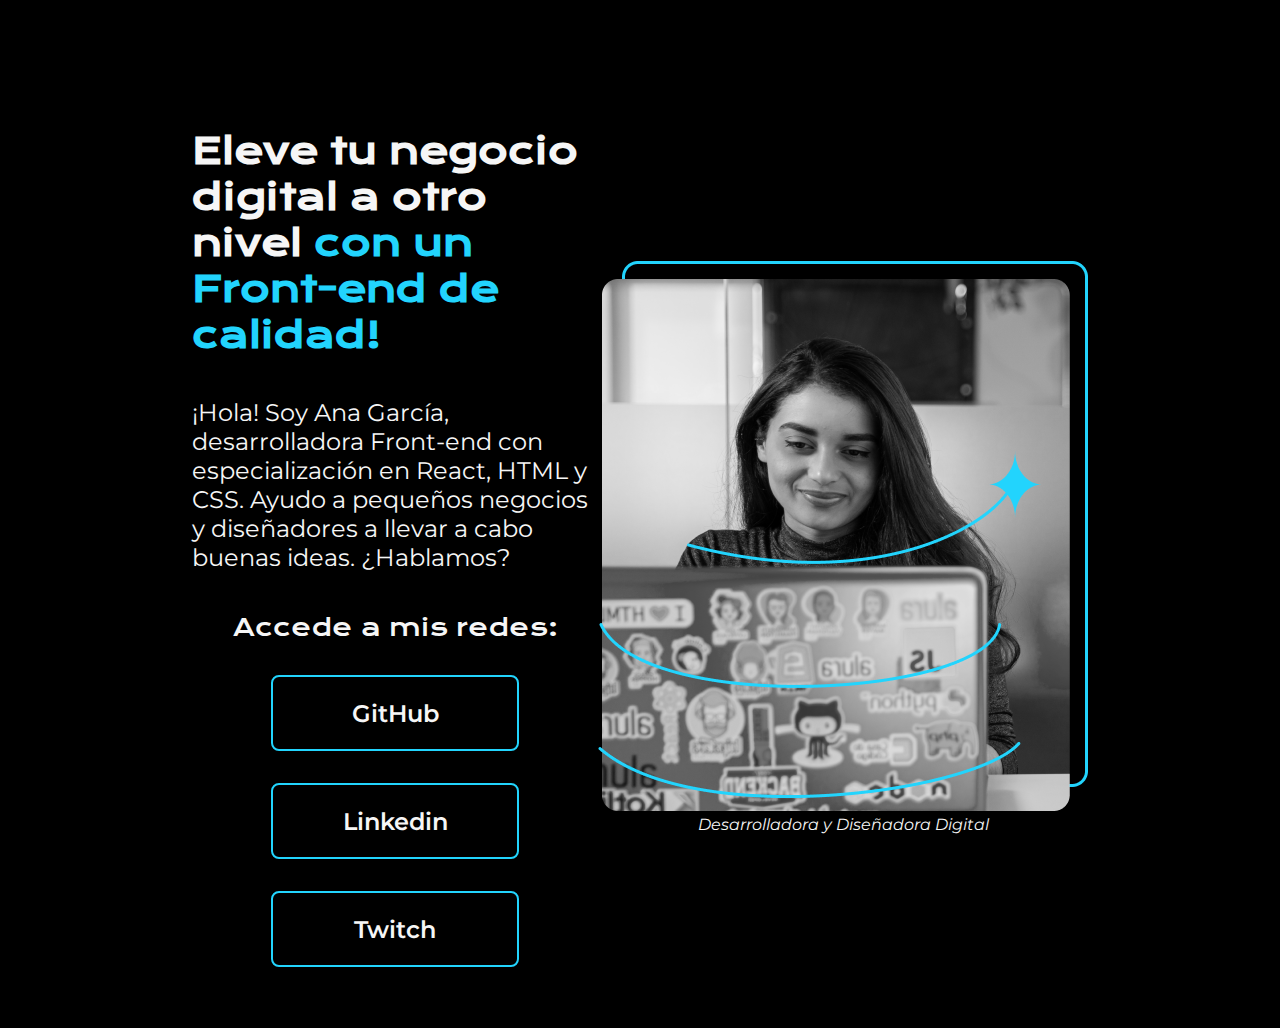
==== index.html @ c5007168 "Posiciona y estiliza los enlaces según nuevo diseño" ====
<!DOCTYPE html>
<!-- Corresponde al lenguaje de la página podemos especificar LENGUAJE-PAIS o sólo lang='es'-->
<html lang="es-CO">

<head>
    <!-- Especificamos el juego de carácteres en la primera línea luego del head -->
    <meta charset="UTF-8">
    <!--Indicamos a Edge que debe usar el modo de compatibilidad más reciente-->
    <meta http-equiv="X-UA-Compatible" content="ie=edge">
    <!-- name="viewport" => corresponde a la visualización de la página -->
    <!-- content="width=device-width => para que la página se adapte al ancho de la pantalla (celular, tablet, pc, etc) -->
    <!-- initial-scale=1.0 => Corresponde al zoom inicial -->
    <meta name="viewport" content="width=device-width, initial-scale=1.0">
    <!--Esta información se muestra como snippet (una síntesis en dos líneas del tema de una página que aparece bajo la URL) en los buscadores de uso más generalizado como Google o Bing. Debe ser menor a 160 caracteres-->
    <meta name="description"
        content="Portafolio de Ana García, desarrolladora Front-end con especialización en React, HTML y CSS">
    <!-- Las keywords son aquellos criterios a los que responde un buscador para ofrecerle al usuario páginas HTML como respuesta, donde tales palabras clave son parte de los meta tags. Actualmente su importancía se ha minimizado -->
    <meta name="keywords" content="portafolio, React, HTML, CSS, Front-end, Desarrolladora de Software">
    <meta name="author" content="Pablo Rodriguez">
    <meta name="copyright" content="2025 © Pablo Rodriguez">
    <title>Portafolio</title>

    <!--Enlazamos el CSS. Le indica al HTML dónde está la hoja de estilos-->
    <link rel="stylesheet" href="./style.css">
</head>
<body>
    <header></header>
    <main class="presentacion">
        <section class="presentacion__contenido">
            <h1 class="presentacion__contenido__titulo">
                Eleve tu negocio digital a otro nivel <strong class="titulo-destacado">con un Front-end de calidad!</strong>
            </h1>

            <p class="presentacion__contenido__texto">
                ¡Hola! Soy Ana García, desarrolladora Front-end con especialización en React, HTML y CSS. Ayudo a pequeños
                negocios y diseñadores a llevar a cabo buenas ideas. ¿Hablamos?
            </p>

            <div class="presentacion__enlaces">
                <h2 class="presentacion__enlaces__subtitulo">Accede a mis redes:</h2>

                <!-- La propiedad href indicará la URL donde nos llevará (camino donde será direccionado) -->
                <a class="presentacion__enlaces__link" href="https://github.com/">GitHub</a>
                <a class="presentacion__enlaces__link" href="https://www.linkedin.com/">Linkedin</a>
                <a class="presentacion__enlaces__link" href="https://twitch.tv/">Twitch</a>
            </div>
        </section>

        <figure class="presentacion__figura">
            <img class="presentacion__figura__img" src="./Imagem.png" alt="Fotografía de Ana García trabajando">
            <figcaption class="presentacion__figura__caption">Desarrolladora y Diseñadora Digital</figcaption>
        </figure>
    </main>
    <footer>
    </footer>
</body>
</html>
---- style.css ----
@import url('https://fonts.googleapis.com/css2?family=Krona+One&family=Montserrat:ital,wght@0,100..900;1,100..900&display=swap');

/*Reset básico útil para proyectos pequeños*/
* {
    padding: 0;
    margin: 0;
}

body {
    /*Ausencia de color es negro*/
    background-color: #000000;
    /*Color de partes textuales y decorativas del elemento*/
    color: #F6F6F6;
    /*hacer que el elemento ocupe el 100% de la altura de la ventana de visualización (viewport) del navegador.*/
    height: 100vh;/*(viewport height)*/
    box-sizing: border-box;
    /*Tipografía generamente usada*/
    font-family: "Montserrat", sans-serif;
}

.titulo-destacado {
    color: #22D4FD;
}

.presentacion {
    display: flex; /*Por default deja el 'flex-direction: row', es decir, deja los hijos en línea horizontalmente*/
    align-items: center; /*Es como el justify-content pero perpendicular al eje principal. Centra los elementos verticalmente teniendo como referencia el elemento más alto*/
    margin: 10% 15%;/*espacio afuera*/
    justify-content: space-between;/*para separar el texto de la imagen*/
}

.presentacion__contenido {
    width: 615px;/*esto lo obtenemos de Figma. Del Layout W*/
    /*Agregamos espacio vertical con gap de Flexbox*/
    display: flex;
    flex-direction: column;
    gap: 40px;
}

.presentacion__contenido__titulo {
    font-size: 36px;
    font-family: "Krona One", sans-serif;
}

.presentacion__contenido__texto {
    font-size: 24px;
    font-weight: 400;
}

.presentacion__enlaces {
    display: flex;
    /*Al cambiar el flex-direction, cambiamos el eje de nuestros botones. Con el row el eje es horizontal, con el column el eje es vertical*/
    flex-direction: column;/*Por default es row*/
    /*En este contexto, utilizamos align-items para centrar los elementos column horizontalmente*/
    align-items: center;
    gap: 32px;/*Se obtiene del diseño en Figma. Seleccionando el elemento, luego pulsa la tecla ALT y mueve el mouse para conocer las medidas*/
}

.presentacion__enlaces__subtitulo {
    font-family: "Krona One", sans-serif;
    font-size: 24px;/*Ya lo heredaba por el h2 del user agent (en Chrome)*/
    font-weight: 400;/*En el figma aparece 'Regular'*/
}

.presentacion__enlaces__link {
    width: 60%;
    text-align: center;
    border-radius: 8px;
    font-size: 24px;
    /*Grosor de la fuente*/
    font-weight: 600;/*Corresponde a SemiBold (semi-negrita) en Figma*/
    padding: 21.5px 0;/*No agregaremos relleno horizontal*/
    text-decoration: none;/*Quita el underline*/
    color: #F6F6F6;
    border: 2px solid #22D4FD;
}

.presentacion__figura__caption {
    text-align: center;
    font-size: 16px;
    font-style: italic;
}
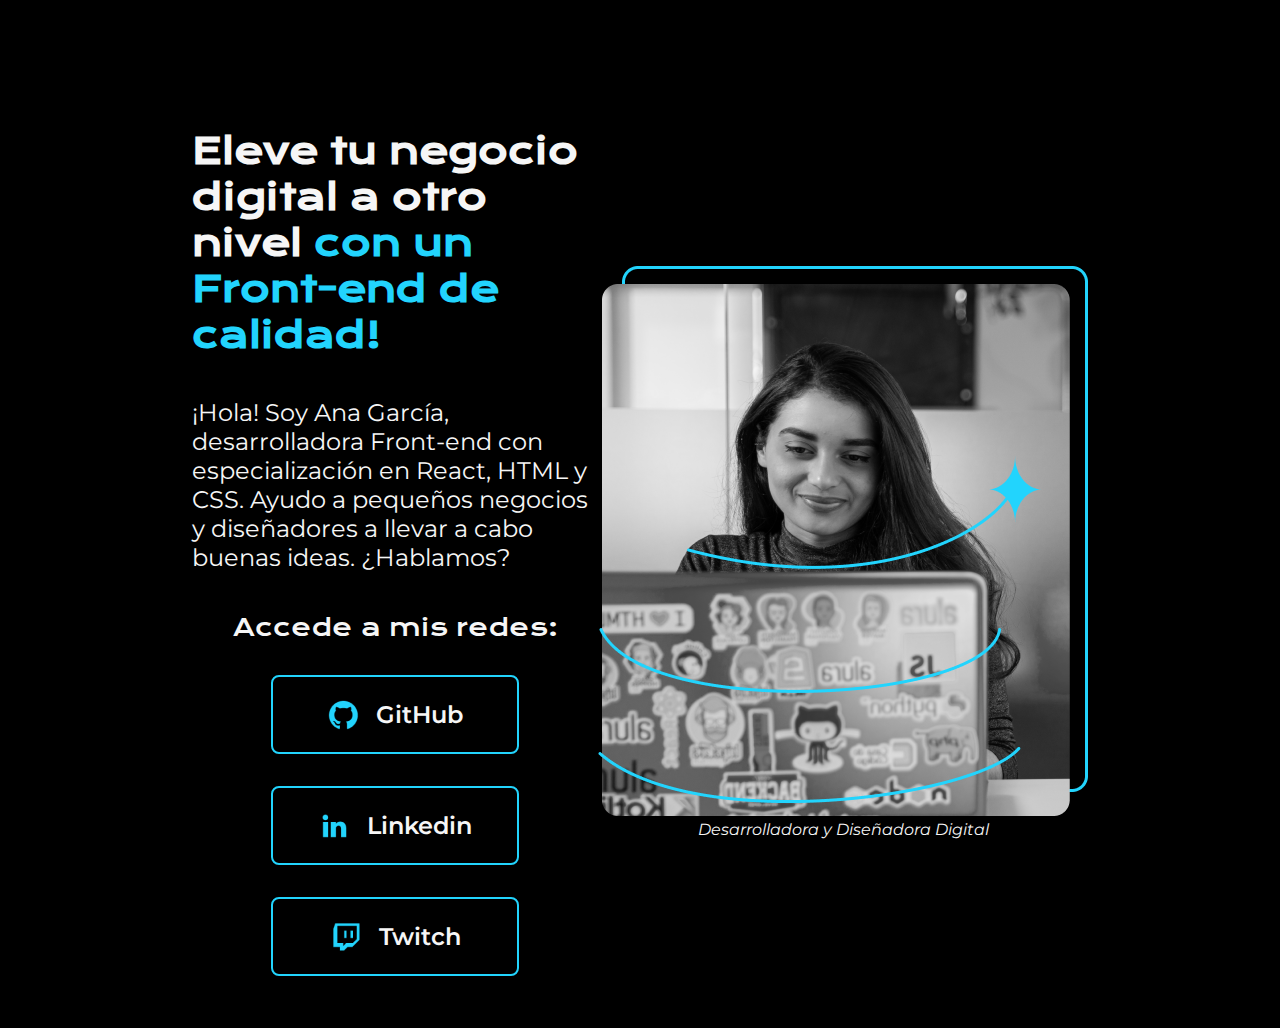
==== commit 470b180d: "Agrega icono en enlaces a redes sociales" ====
--- a/index.html
+++ b/index.html
@@ -40,14 +40,23 @@
                 <h2 class="presentacion__enlaces__subtitulo">Accede a mis redes:</h2>
 
                 <!-- La propiedad href indicará la URL donde nos llevará (camino donde será direccionado) -->
-                <a class="presentacion__enlaces__link" href="https://github.com/">GitHub</a>
-                <a class="presentacion__enlaces__link" href="https://www.linkedin.com/">Linkedin</a>
-                <a class="presentacion__enlaces__link" href="https://twitch.tv/">Twitch</a>
+                <a class="presentacion__enlaces__link" href="https://github.com/">
+                    <img src="./assets/github.png" alt="Logo GitHub">
+                    GitHub
+                </a>
+                <a class="presentacion__enlaces__link" href="https://www.linkedin.com/">
+                    <img src="./assets/linkedin.png" alt="Logo Linkedin">
+                    Linkedin
+                </a>
+                <a class="presentacion__enlaces__link" href="https://twitch.tv/">
+                    <img src="./assets/twitch.png" alt="Logo Twitch">
+                    Twitch
+                </a>
             </div>
         </section>
 
         <figure class="presentacion__figura">
-            <img class="presentacion__figura__img" src="./Imagem.png" alt="Fotografía de Ana García trabajando">
+            <img class="presentacion__figura__img" src="./assets/Imagem.png" alt="Fotografía de Ana García trabajando">
             <figcaption class="presentacion__figura__caption">Desarrolladora y Diseñadora Digital</figcaption>
         </figure>
     </main>
--- a/style.css
+++ b/style.css
@@ -73,6 +73,12 @@
     text-decoration: none;/*Quita el underline*/
     color: #F6F6F6;
     border: 2px solid #22D4FD;
+
+    /*propiedades para posicionar el icono y el texto del enlace*/
+    display: flex;
+    justify-content: center;/*lo utilizamos porque estamos en el eje horizontal*/
+    gap: 16px;
+    align-items: center;
 }
 
 .presentacion__figura__caption {
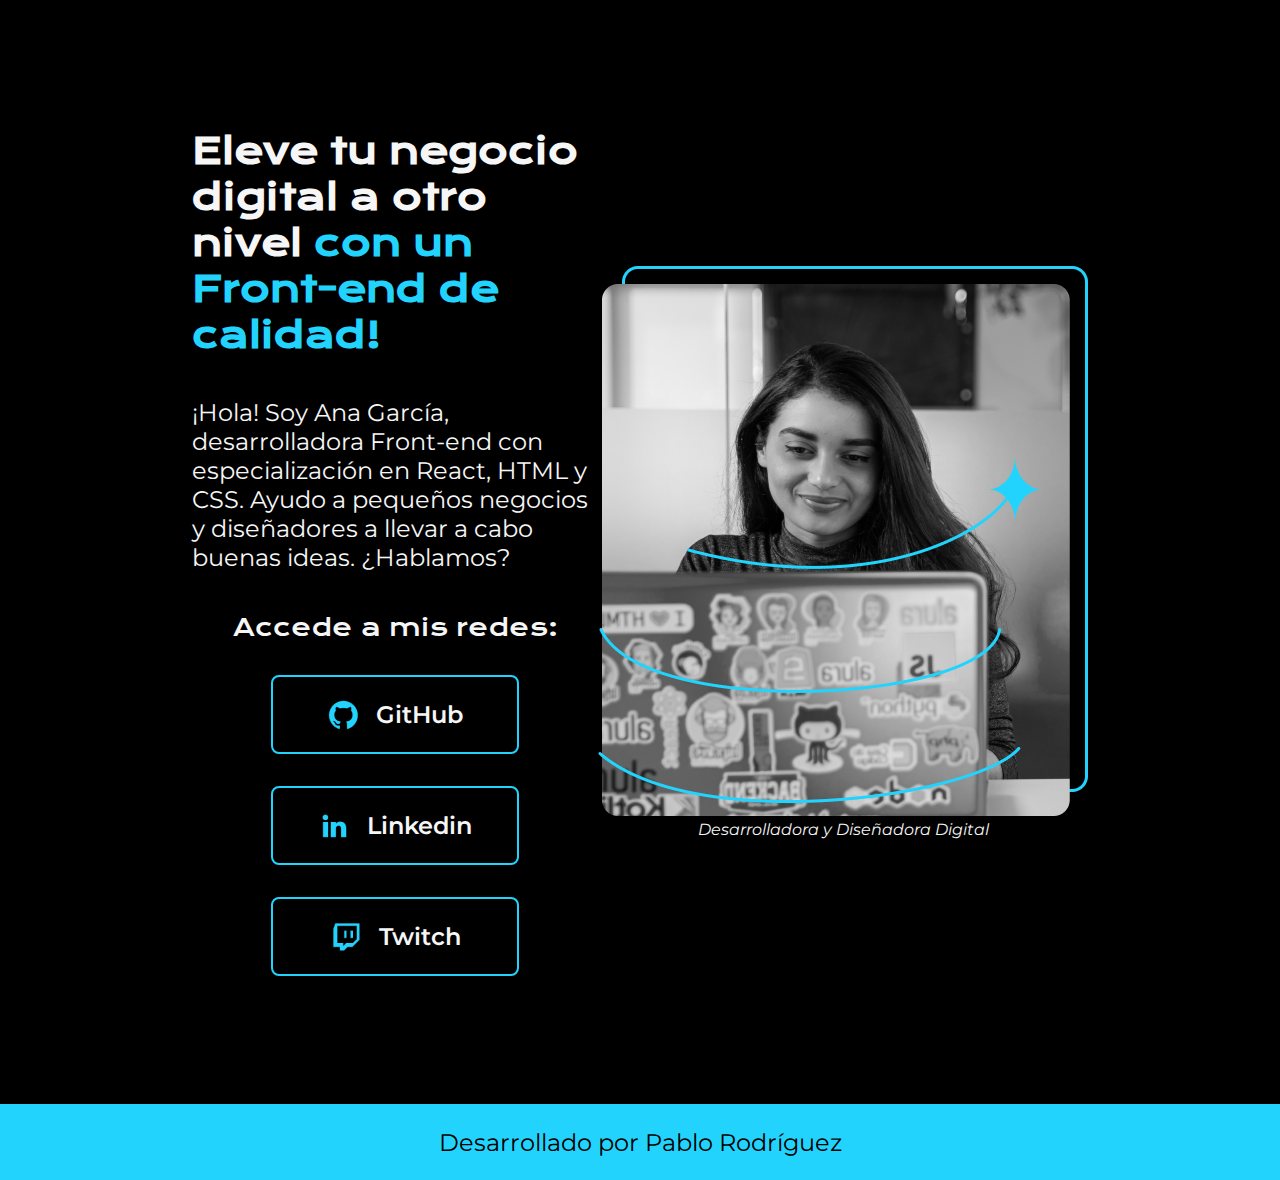
==== commit ead0febe: "Agrega el footer" ====
--- a/index.html
+++ b/index.html
@@ -32,7 +32,7 @@
             </h1>
 
             <p class="presentacion__contenido__texto">
-                ¡Hola! Soy Ana García, desarrolladora Front-end con especialización en React, HTML y CSS. Ayudo a pequeños
+                ¡Hola! Soy <span class="presentacion__contenido__texto--tamanio">Ana García</span>, desarrolladora Front-end con especialización en React, HTML y CSS. Ayudo a pequeños
                 negocios y diseñadores a llevar a cabo buenas ideas. ¿Hablamos?
             </p>
 
@@ -41,15 +41,15 @@
 
                 <!-- La propiedad href indicará la URL donde nos llevará (camino donde será direccionado) -->
                 <a class="presentacion__enlaces__link" href="https://github.com/">
-                    <img src="./assets/github.png" alt="Logo GitHub">
+                    <img src="./assets/github.png" alt="Logo de GitHub">
                     GitHub
                 </a>
                 <a class="presentacion__enlaces__link" href="https://www.linkedin.com/">
-                    <img src="./assets/linkedin.png" alt="Logo Linkedin">
+                    <img src="./assets/linkedin.png" alt="Logo de Linkedin">
                     Linkedin
                 </a>
                 <a class="presentacion__enlaces__link" href="https://twitch.tv/">
-                    <img src="./assets/twitch.png" alt="Logo Twitch">
+                    <img src="./assets/twitch.png" alt="Logo de Twitch">
                     Twitch
                 </a>
             </div>
@@ -60,7 +60,8 @@
             <figcaption class="presentacion__figura__caption">Desarrolladora y Diseñadora Digital</figcaption>
         </figure>
     </main>
-    <footer>
+    <footer class="footer">
+        <p>Desarrollado por Pablo Rodríguez</p>
     </footer>
 </body>
 </html>--- a/style.css
+++ b/style.css
@@ -47,6 +47,11 @@
     font-weight: 400;
 }
 
+.presentacion__contenido__texto--tamanio:hover {
+    font-size: 22px;
+    font-weight: 700;
+}
+
 .presentacion__enlaces {
     display: flex;
     /*Al cambiar el flex-direction, cambiamos el eje de nuestros botones. Con el row el eje es horizontal, con el column el eje es vertical*/
@@ -81,8 +86,24 @@
     align-items: center;
 }
 
+/* hover - Esta propiedad cambia el aspecto del boton cuando posicionamos sobre el */
+.presentacion__enlaces__link:hover {
+    /*En el diseño de Figma, el diseñador establecio que al pasar el mouse se debía agregar un background color*/
+    background-color: #272727;
+    padding: 3.5%;
+}
+
 .presentacion__figura__caption {
     text-align: center;
     font-size: 16px;
     font-style: italic;
+}
+
+.footer {
+    background-color: #22D4FD;
+    padding: 23.64px;/*Tomamos el valor que había en Figma*/
+    color: #000000;
+    text-align: center;
+    font-size: 24px;
+    font-weight: 400;
 }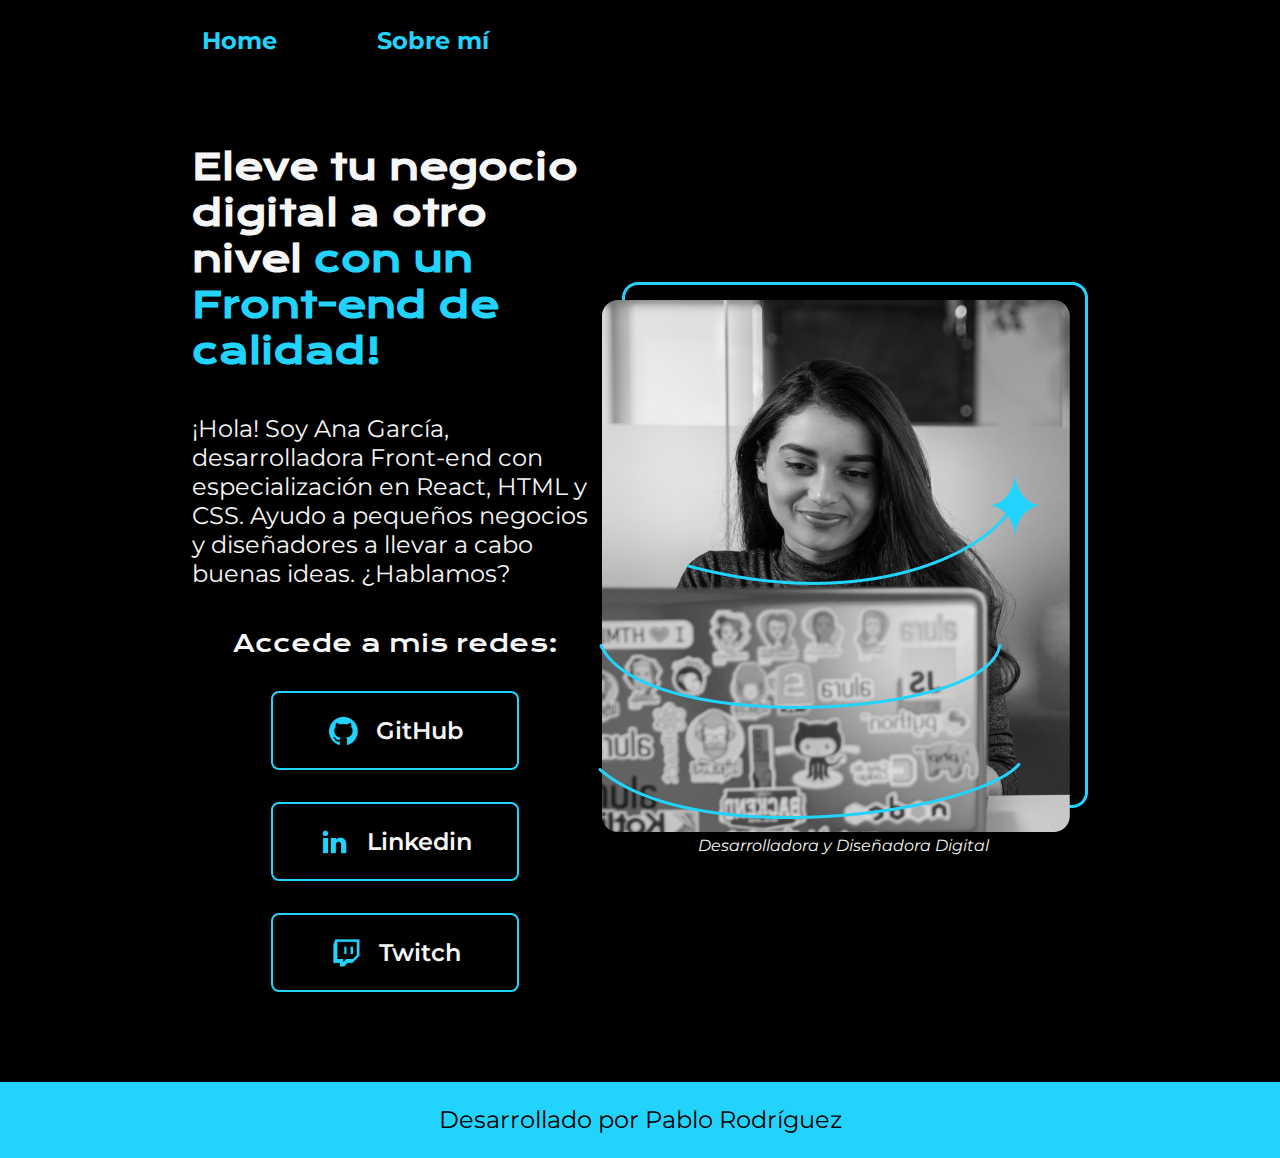
==== commit 0fd36373: "Agrega header y lo estiliza" ====
--- a/index.html
+++ b/index.html
@@ -24,7 +24,15 @@
     <link rel="stylesheet" href="./style.css">
 </head>
 <body>
-    <header></header>
+    <header class="header">
+        <!-- Etiqueta con semantica de navegación. Contendrá enlaces importantes para la navegación -->
+        <nav class="header__menu">
+            <ul class="header__menu_container">
+                <li><a class="header__menu__link" href="">Home</a></li>
+                <li><a class="header__menu__link" href="">Sobre mí</a></li>
+            </ul>
+        </nav>
+    </header>
     <main class="presentacion">
         <section class="presentacion__contenido">
             <h1 class="presentacion__contenido__titulo">
--- a/style.css
+++ b/style.css
@@ -12,20 +12,39 @@
     /*Color de partes textuales y decorativas del elemento*/
     color: #F6F6F6;
     /*hacer que el elemento ocupe el 100% de la altura de la ventana de visualización (viewport) del navegador.*/
-    height: 100vh;/*(viewport height)*/
+    /*Teniendo en cuenta que ya tenemos más contenido vertical ya no necesitaremos este height*/
+    /*height: 100vh;*//*(viewport height)*/
     box-sizing: border-box;
     /*Tipografía generamente usada*/
     font-family: "Montserrat", sans-serif;
 }
 
-.titulo-destacado {
+.header {
+    margin: 2% 15%;
+}
+
+.header__menu_container {
+    display: flex;
+    gap: 80px;
+    list-style: none;/*quita las viñetas de los <li>*/
+}
+
+.header__menu__link {
+    text-decoration: none;/*quita el underline de los enlaces*/
+    font-size: 24px;
+    font-weight: 700;
     color: #22D4FD;
+    padding: 5px 10px;
+}
+
+.header__menu__link:hover {
+    color: #10a0c0;
 }
 
 .presentacion {
     display: flex; /*Por default deja el 'flex-direction: row', es decir, deja los hijos en línea horizontalmente*/
     align-items: center; /*Es como el justify-content pero perpendicular al eje principal. Centra los elementos verticalmente teniendo como referencia el elemento más alto*/
-    margin: 10% 15%;/*espacio afuera*/
+    margin: 7% 15%;/*espacio afuera*/
     justify-content: space-between;/*para separar el texto de la imagen*/
 }
 
@@ -40,6 +59,10 @@
 .presentacion__contenido__titulo {
     font-size: 36px;
     font-family: "Krona One", sans-serif;
+}
+
+.titulo-destacado {
+    color: #22D4FD;
 }
 
 .presentacion__contenido__texto {
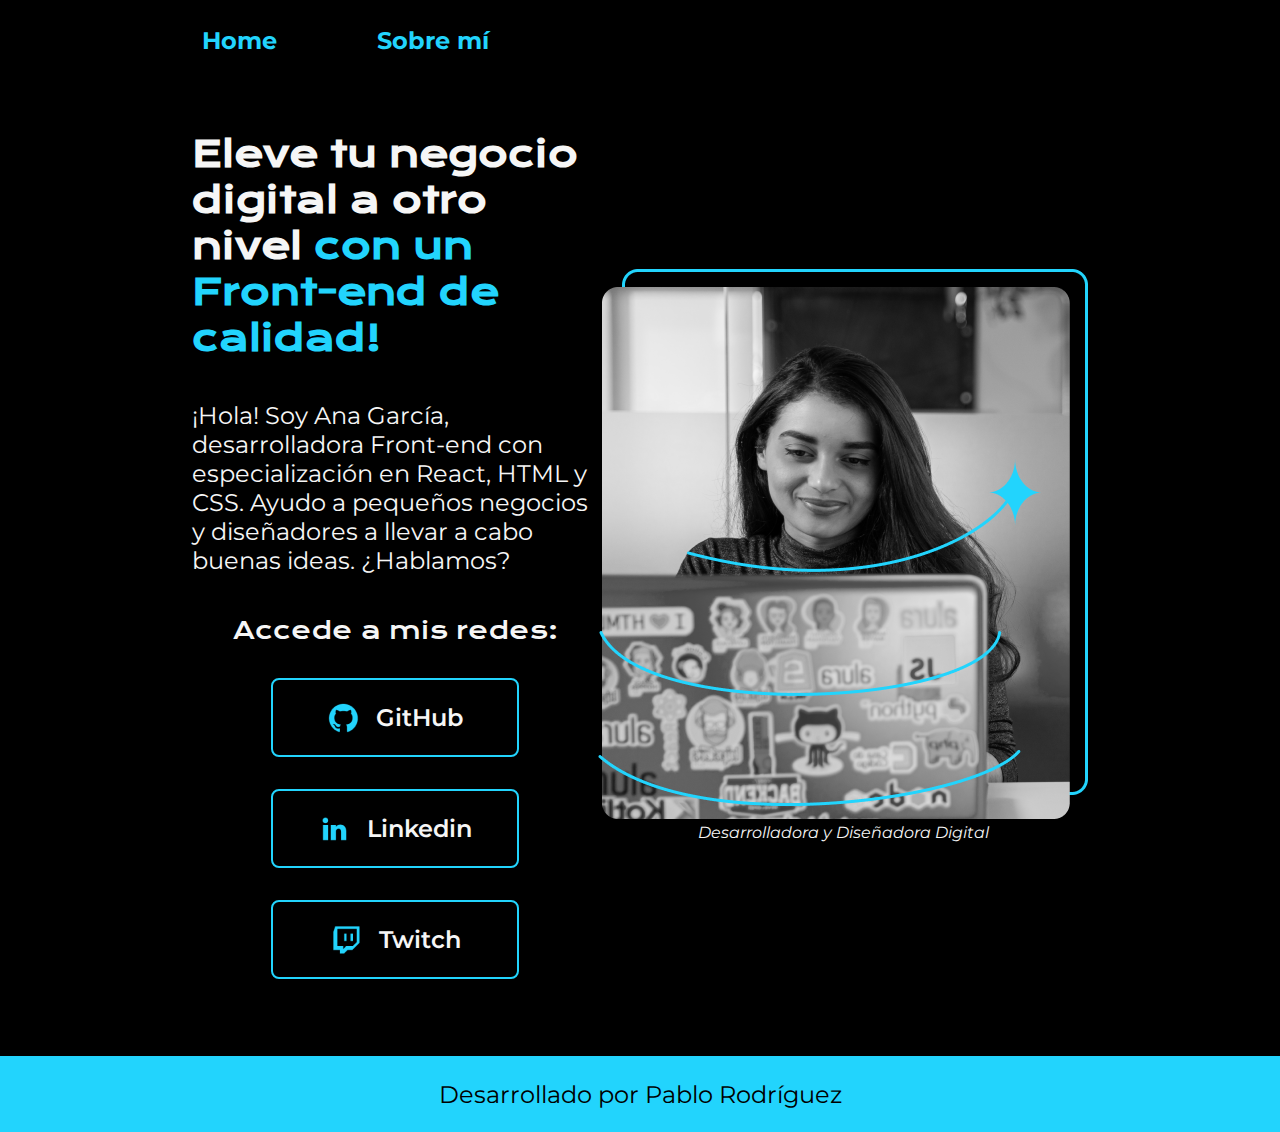
==== commit 172fbe13: "Crea nueva página y organiza los estilos" ====
--- a/index.html
+++ b/index.html
@@ -21,15 +21,15 @@
     <title>Portafolio</title>
 
     <!--Enlazamos el CSS. Le indica al HTML dónde está la hoja de estilos-->
-    <link rel="stylesheet" href="./style.css">
+    <link rel="stylesheet" href="./styles/style.css">
 </head>
 <body>
     <header class="header">
         <!-- Etiqueta con semantica de navegación. Contendrá enlaces importantes para la navegación -->
         <nav class="header__menu">
             <ul class="header__menu_container">
-                <li><a class="header__menu__link" href="">Home</a></li>
-                <li><a class="header__menu__link" href="">Sobre mí</a></li>
+                <li><a class="header__menu__link" href="index.html">Home</a></li>
+                <li><a class="header__menu__link" href="about.html">Sobre mí</a></li>
             </ul>
         </nav>
     </header>
--- a/styles/style.css
+++ b/styles/style.css
@@ -0,0 +1,132 @@
+@import url('https://fonts.googleapis.com/css2?family=Krona+One&family=Montserrat:ital,wght@0,100..900;1,100..900&display=swap');
+
+/*Reset básico útil para proyectos pequeños*/
+* {
+    padding: 0;
+    margin: 0;
+}
+
+body {
+    /*Ausencia de color es negro*/
+    background-color: #000000;
+    /*Color de partes textuales y decorativas del elemento*/
+    color: #F6F6F6;
+    /*hacer que el elemento ocupe el 100% de la altura de la ventana de visualización (viewport) del navegador.*/
+    /*Teniendo en cuenta que ya tenemos más contenido vertical ya no necesitaremos este height*/
+    /*height: 100vh;*//*(viewport height)*/
+    box-sizing: border-box;
+    /*Tipografía generamente usada*/
+    font-family: "Montserrat", sans-serif;
+}
+
+.header {
+    margin: 2% 15%;
+}
+
+.header__menu_container {
+    display: flex;
+    gap: 80px;
+    list-style: none;/*quita las viñetas de los <li>*/
+}
+
+.header__menu__link {
+    text-decoration: none;/*quita el underline de los enlaces*/
+    font-size: 24px;
+    font-weight: 700;
+    color: #22D4FD;
+    padding: 5px 10px;
+}
+
+.header__menu__link:hover {
+    color: #10a0c0;
+}
+
+.presentacion {
+    display: flex; /*Por default deja el 'flex-direction: row', es decir, deja los hijos en línea horizontalmente*/
+    align-items: center; /*Es como el justify-content pero perpendicular al eje principal. Centra los elementos verticalmente teniendo como referencia el elemento más alto*/
+    margin: 6% 15%;/*espacio afuera*/
+    justify-content: space-between;/*para separar el texto de la imagen*/
+}
+
+.presentacion__contenido {
+    width: 615px;/*esto lo obtenemos de Figma. Del Layout W*/
+    /*Agregamos espacio vertical con gap de Flexbox*/
+    display: flex;
+    flex-direction: column;
+    gap: 40px;
+}
+
+.presentacion__contenido__titulo {
+    font-size: 36px;
+    font-family: "Krona One", sans-serif;
+}
+
+.titulo-destacado {
+    color: #22D4FD;
+}
+
+.presentacion__contenido__texto {
+    font-size: 24px;
+    font-weight: 400;
+}
+
+.presentacion__contenido__texto--tamanio:hover {
+    font-size: 22px;
+    font-weight: 700;
+}
+
+.presentacion__enlaces {
+    display: flex;
+    /*Al cambiar el flex-direction, cambiamos el eje de nuestros botones. Con el row el eje es horizontal, con el column el eje es vertical*/
+    flex-direction: column;/*Por default es row*/
+    /*En este contexto, utilizamos align-items para centrar los elementos column horizontalmente*/
+    align-items: center;
+    gap: 32px;/*Se obtiene del diseño en Figma. Seleccionando el elemento, luego pulsa la tecla ALT y mueve el mouse para conocer las medidas*/
+}
+
+.presentacion__enlaces__subtitulo {
+    font-family: "Krona One", sans-serif;
+    font-size: 24px;/*Ya lo heredaba por el h2 del user agent (en Chrome)*/
+    font-weight: 400;/*En el figma aparece 'Regular'*/
+}
+
+.presentacion__enlaces__link {
+    width: 60%;
+    text-align: center;
+    border-radius: 8px;
+    font-size: 24px;
+    /*Grosor de la fuente*/
+    font-weight: 600;/*Corresponde a SemiBold (semi-negrita) en Figma*/
+    padding: 21.5px 0;/*No agregaremos relleno horizontal*/
+    text-decoration: none;/*Quita el underline*/
+    color: #F6F6F6;
+    border: 2px solid #22D4FD;
+
+    /*propiedades para posicionar el icono y el texto del enlace*/
+    display: flex;
+    justify-content: center;/*lo utilizamos porque estamos en el eje horizontal*/
+    gap: 16px;
+    align-items: center;
+}
+
+/* hover - Esta propiedad cambia el aspecto del boton cuando posicionamos sobre el */
+.presentacion__enlaces__link:hover {
+    /*En el diseño de Figma, el diseñador establecio que al pasar el mouse se debía agregar un background color*/
+    background-color: #272727;
+    padding: 3.5%;
+}
+
+.presentacion__figura__caption {
+    text-align: center;
+    font-size: 16px;
+    font-style: italic;
+}
+
+.footer {
+    background-color: #22D4FD;
+    padding: 23.64px;/*Tomamos el valor que había en Figma*/
+    color: #000000;
+    text-align: center;
+    font-size: 24px;
+    font-weight: 400;
+}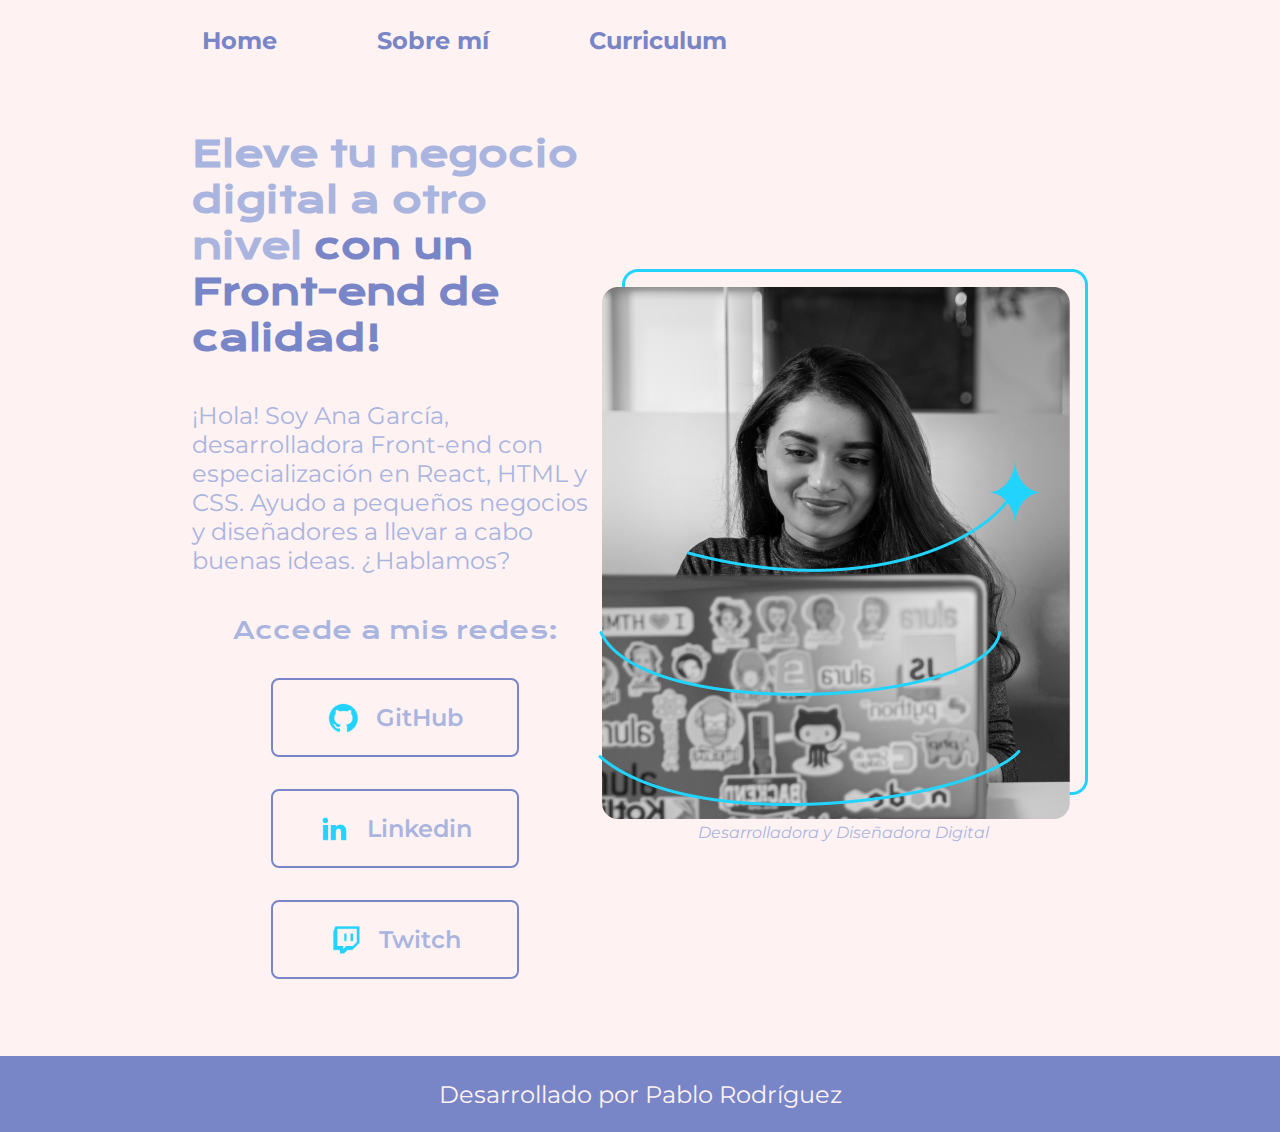
==== commit e93f0843: "Agrega nuevas páginas e implementa variables CSS" ====
--- a/index.html
+++ b/index.html
@@ -30,6 +30,7 @@
             <ul class="header__menu_container">
                 <li><a class="header__menu__link" href="index.html">Home</a></li>
                 <li><a class="header__menu__link" href="about.html">Sobre mí</a></li>
+                <li><a class="header__menu__link" href="curriculo.html">Curriculum</a></li>
             </ul>
         </nav>
     </header>
--- a/styles/style.css
+++ b/styles/style.css
@@ -1,4 +1,30 @@
 @import url('https://fonts.googleapis.com/css2?family=Krona+One&family=Montserrat:ital,wght@0,100..900;1,100..900&display=swap');
+
+/*
+DECLARACIÓN VARIABLES 
+-Las variables que declaramos siempre inician por: --
+-Para utilizar las variables lo hacemos usando la función "var( <--COLOCAMOS_NOMBRE_VARIABLE> )"
+*/
+:root {/*corresponde al alcance global*/
+    /*Colores*/
+    /*Podemos usar Color hunt" o cualquier sitio de paleta de colores para cambiar a nuestro gusto el sitio web solo modificando estas variables*/
+    /*PALETA COLOR 1*/
+    --color-primario: #000000;/*corresponde al color de fondo*/
+    --color-secundario: #F6F6F6;/*corresponde al color como blanco usado especialmente en los textos*/
+    --color-terciario: #22D4FD;/*Corresponde al color usado especialmente en los títulos*/
+    --color-hover: #272727;/*color usado en el hover de los enlaces a redes sociales*/
+
+    /*PALETA COLOR 2*/
+    --color-primario: #FFF2F2;/*corresponde al color de fondo*/
+    --color-secundario: #A9B5DF;/*corresponde al color como blanco usado especialmente en los textos*/
+    --color-terciario: #7886C7;/*Corresponde al color usado especialmente en los títulos*/
+    --color-hover: #2D336B;/*color usado en el hover de los enlaces a redes sociales*/
+
+    /*Fuentes tipográficas*/
+    --fuente-montserrat: "Montserrat", sans-serif;
+    --fuente-krona: "Krona One", sans-serif;
+
+}
 
 /*Reset básico útil para proyectos pequeños*/
 * {
@@ -8,15 +34,15 @@
 
 body {
     /*Ausencia de color es negro*/
-    background-color: #000000;
+    background-color: var(--color-primario);
     /*Color de partes textuales y decorativas del elemento*/
-    color: #F6F6F6;
+    color: var(--color-secundario);
     /*hacer que el elemento ocupe el 100% de la altura de la ventana de visualización (viewport) del navegador.*/
     /*Teniendo en cuenta que ya tenemos más contenido vertical ya no necesitaremos este height*/
     /*height: 100vh;*//*(viewport height)*/
     box-sizing: border-box;
     /*Tipografía generamente usada*/
-    font-family: "Montserrat", sans-serif;
+    font-family: var(--fuente-montserrat);
 }
 
 .header {
@@ -33,7 +59,7 @@
     text-decoration: none;/*quita el underline de los enlaces*/
     font-size: 24px;
     font-weight: 700;
-    color: #22D4FD;
+    color: var(--color-terciario);
     padding: 5px 10px;
 }
 
@@ -58,16 +84,21 @@
 
 .presentacion__contenido__titulo {
     font-size: 36px;
-    font-family: "Krona One", sans-serif;
+    font-family: var(--fuente-krona);
 }
 
 .titulo-destacado {
-    color: #22D4FD;
+    color: var(--color-terciario);
 }
 
 .presentacion__contenido__texto {
     font-size: 24px;
     font-weight: 400;
+}
+
+.presentacion__contenido__texto a {
+    text-decoration: none;
+    color: var(--color-terciario);
 }
 
 .presentacion__contenido__texto--tamanio:hover {
@@ -85,7 +116,7 @@
 }
 
 .presentacion__enlaces__subtitulo {
-    font-family: "Krona One", sans-serif;
+    font-family: var(--fuente-krona);
     font-size: 24px;/*Ya lo heredaba por el h2 del user agent (en Chrome)*/
     font-weight: 400;/*En el figma aparece 'Regular'*/
 }
@@ -99,8 +130,8 @@
     font-weight: 600;/*Corresponde a SemiBold (semi-negrita) en Figma*/
     padding: 21.5px 0;/*No agregaremos relleno horizontal*/
     text-decoration: none;/*Quita el underline*/
-    color: #F6F6F6;
-    border: 2px solid #22D4FD;
+    color: var(--color-secundario);
+    border: 2px solid var(--color-terciario);
 
     /*propiedades para posicionar el icono y el texto del enlace*/
     display: flex;
@@ -112,7 +143,7 @@
 /* hover - Esta propiedad cambia el aspecto del boton cuando posicionamos sobre el */
 .presentacion__enlaces__link:hover {
     /*En el diseño de Figma, el diseñador establecio que al pasar el mouse se debía agregar un background color*/
-    background-color: #272727;
+    background-color: var(--color-hover);
     padding: 3.5%;
 }
 
@@ -123,9 +154,9 @@
 }
 
 .footer {
-    background-color: #22D4FD;
+    background-color: var(--color-terciario);
     padding: 23.64px;/*Tomamos el valor que había en Figma*/
-    color: #000000;
+    color: var(--color-primario);
     text-align: center;
     font-size: 24px;
     font-weight: 400;
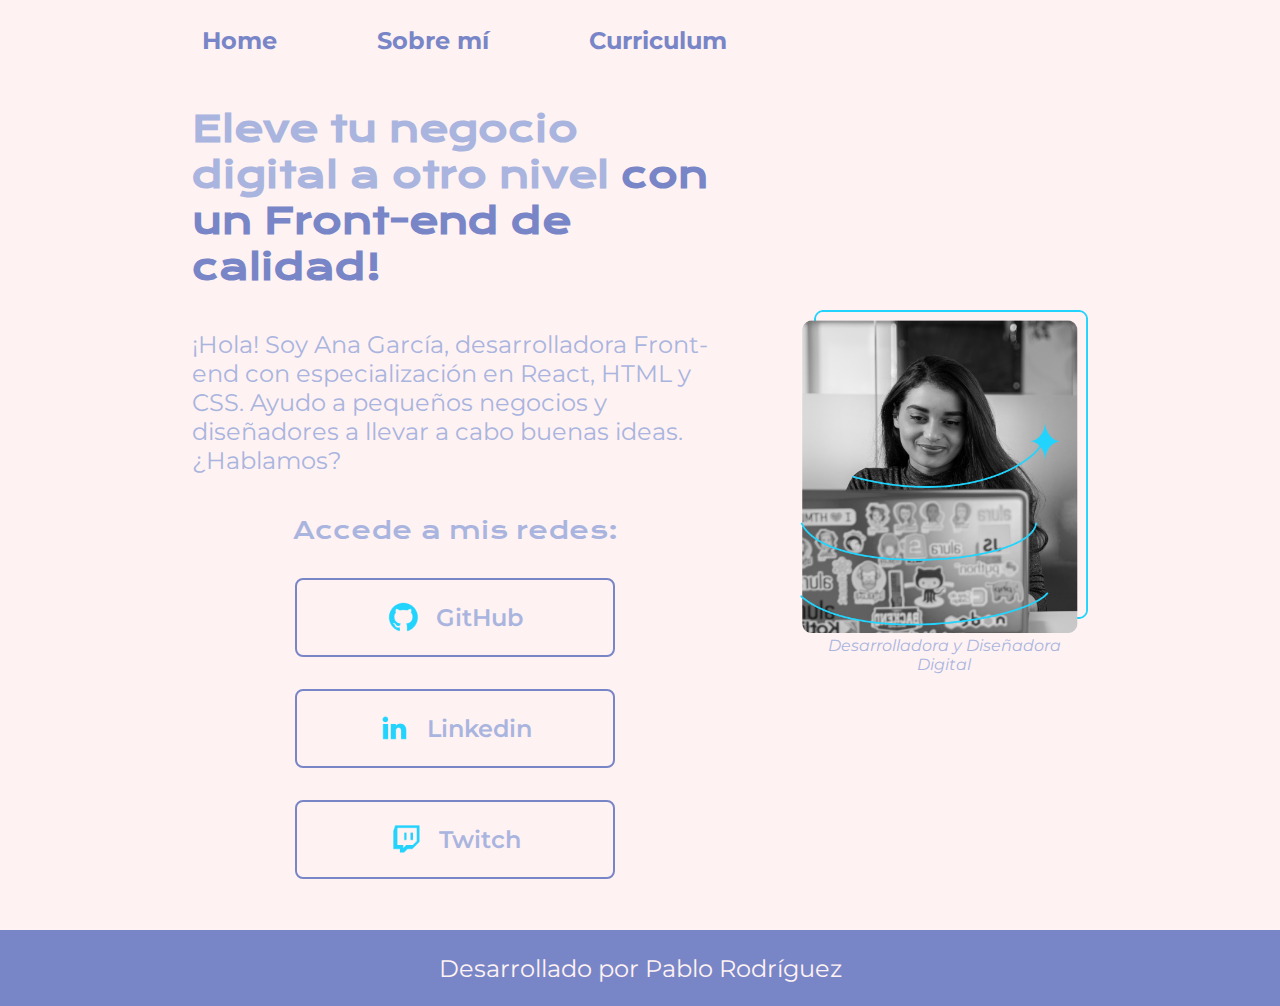
==== commit 92adc6f7: "Agregar archivo readme.md y modificaciones por buenas prácticas" ====
--- a/index.html
+++ b/index.html
@@ -27,17 +27,17 @@
     <header class="header">
         <!-- Etiqueta con semantica de navegación. Contendrá enlaces importantes para la navegación -->
         <nav class="header__menu">
-            <ul class="header__menu_container">
+            <ul class="header__menu__container">
                 <li><a class="header__menu__link" href="index.html">Home</a></li>
                 <li><a class="header__menu__link" href="about.html">Sobre mí</a></li>
-                <li><a class="header__menu__link" href="curriculo.html">Curriculum</a></li>
+                <li><a class="header__menu__link" href="curriculum.html">Curriculum</a></li>
             </ul>
         </nav>
     </header>
     <main class="presentacion">
         <section class="presentacion__contenido">
             <h1 class="presentacion__contenido__titulo">
-                Eleve tu negocio digital a otro nivel <strong class="titulo-destacado">con un Front-end de calidad!</strong>
+                Eleve tu negocio digital a otro nivel <strong class="presentacion__contenido__titulo--destacado">con un Front-end de calidad!</strong>
             </h1>
 
             <p class="presentacion__contenido__texto">
@@ -49,15 +49,15 @@
                 <h2 class="presentacion__enlaces__subtitulo">Accede a mis redes:</h2>
 
                 <!-- La propiedad href indicará la URL donde nos llevará (camino donde será direccionado) -->
-                <a class="presentacion__enlaces__link" href="https://github.com/">
+                <a class="presentacion__enlaces__link" href="https://github.com/" target="_blank" rel="noopener noreferrer">
                     <img src="./assets/github.png" alt="Logo de GitHub">
                     GitHub
                 </a>
-                <a class="presentacion__enlaces__link" href="https://www.linkedin.com/">
+                <a class="presentacion__enlaces__link" href="https://www.linkedin.com/" target="_blank" rel="noopener noreferrer">
                     <img src="./assets/linkedin.png" alt="Logo de Linkedin">
                     Linkedin
                 </a>
-                <a class="presentacion__enlaces__link" href="https://twitch.tv/">
+                <a class="presentacion__enlaces__link" href="https://twitch.tv/" target="_blank" rel="noopener noreferrer">
                     <img src="./assets/twitch.png" alt="Logo de Twitch">
                     Twitch
                 </a>
--- a/styles/style.css
+++ b/styles/style.css
@@ -32,6 +32,14 @@
     margin: 0;
 }
 
+html {
+    font-size: 62.5%; /*1rem = 10px*/
+}
+
+/****************************************
+STYLE VERSIÓN DESKTOP
+*****************************************/
+
 body {
     /*Ausencia de color es negro*/
     background-color: var(--color-primario);
@@ -49,7 +57,7 @@
     margin: 2% 15%;
 }
 
-.header__menu_container {
+.header__menu__container {
     display: flex;
     gap: 80px;
     list-style: none;/*quita las viñetas de los <li>*/
@@ -57,10 +65,10 @@
 
 .header__menu__link {
     text-decoration: none;/*quita el underline de los enlaces*/
-    font-size: 24px;
+    font-size: 2.4rem;
     font-weight: 700;
     color: var(--color-terciario);
-    padding: 5px 10px;
+    padding: 0.5rem 1.0rem;
 }
 
 .header__menu__link:hover {
@@ -70,29 +78,31 @@
 .presentacion {
     display: flex; /*Por default deja el 'flex-direction: row', es decir, deja los hijos en línea horizontalmente*/
     align-items: center; /*Es como el justify-content pero perpendicular al eje principal. Centra los elementos verticalmente teniendo como referencia el elemento más alto*/
-    margin: 6% 15%;/*espacio afuera*/
+    margin: 4% 15%;/*espacio afuera*/
     justify-content: space-between;/*para separar el texto de la imagen*/
+    gap: 82px;
 }
 
 .presentacion__contenido {
-    width: 615px;/*esto lo obtenemos de Figma. Del Layout W*/
+    /*width: 615px;*//*esto lo obtenemos de Figma. Del Layout W*/
+    width: 100%;/*dejamos un responsivo el width*/
+    display: flex;
+    flex-direction: column;
     /*Agregamos espacio vertical con gap de Flexbox*/
-    display: flex;
-    flex-direction: column;
     gap: 40px;
 }
 
 .presentacion__contenido__titulo {
-    font-size: 36px;
+    font-size: 3.6rem;
     font-family: var(--fuente-krona);
 }
 
-.titulo-destacado {
+.presentacion__contenido__titulo--destacado {
     color: var(--color-terciario);
 }
 
 .presentacion__contenido__texto {
-    font-size: 24px;
+    font-size: 2.4rem;
     font-weight: 400;
 }
 
@@ -102,7 +112,7 @@
 }
 
 .presentacion__contenido__texto--tamanio:hover {
-    font-size: 22px;
+    font-size: 2.2rem;
     font-weight: 700;
 }
 
@@ -117,7 +127,7 @@
 
 .presentacion__enlaces__subtitulo {
     font-family: var(--fuente-krona);
-    font-size: 24px;/*Ya lo heredaba por el h2 del user agent (en Chrome)*/
+    font-size: 2.4rem;/*Ya lo heredaba por el h2 del user agent (en Chrome)*/
     font-weight: 400;/*En el figma aparece 'Regular'*/
 }
 
@@ -125,10 +135,10 @@
     width: 60%;
     text-align: center;
     border-radius: 8px;
-    font-size: 24px;
+    font-size: 2.4rem;
     /*Grosor de la fuente*/
     font-weight: 600;/*Corresponde a SemiBold (semi-negrita) en Figma*/
-    padding: 21.5px 0;/*No agregaremos relleno horizontal*/
+    padding: 2.15rem 0;/*No agregaremos relleno horizontal*/
     text-decoration: none;/*Quita el underline*/
     color: var(--color-secundario);
     border: 2px solid var(--color-terciario);
@@ -147,17 +157,46 @@
     padding: 3.5%;
 }
 
+.presentacion__figura__img {
+    width: 100%;/*Hacemos que la imagen ocupe el 100% del padre, es decir, del <figure>*/
+}
+
 .presentacion__figura__caption {
     text-align: center;
-    font-size: 16px;
+    font-size: 1.6rem;
     font-style: italic;
 }
 
 .footer {
     background-color: var(--color-terciario);
-    padding: 23.64px;/*Tomamos el valor que había en Figma*/
+    padding: 2.364rem;/*Tomamos el valor que había en Figma*/
     color: var(--color-primario);
     text-align: center;
-    font-size: 24px;
+    font-size: 2.4rem;
     font-weight: 400;
-}+}
+
+/****************************************
+STYLE VERSIÓN MOBILE
+*****************************************/
+/*Media Queries -> Se usará cuando el ancho del viewport sea igual o menor a 900px*/
+@media (max-width: 900px) {
+
+    .header__menu__container {
+        flex-wrap: wrap;
+        justify-content: center;
+        gap: 30px;
+    }
+
+    .presentacion {
+        /*Ya tenemos un display: flex; y por default flex-direction está en fila (uno al lado del otro)*/
+        flex-direction: column-reverse;/*Hacemos el reverse para que la imagen quede de primeras*/
+        padding: 4%;/*Al probar en herramientas de desarrollador observamos que al hacer pequeña la pantalla se exprimia el contenido entre los laterales (relleno/padding)*/
+    }
+
+    .presentacion__contenido {
+        /*el ancho del elemento se ajusta automáticamente al tamaño de su contenido. Esto significa que el elemento solo ocupará el espacio que necesita para mostrar su contenido, sin forzarse a llenar el 100% del ancho del elemento padre. Si el contenido es más pequeño, el elemento será más pequeño.*/
+        width: auto;
+    }
+}
+  